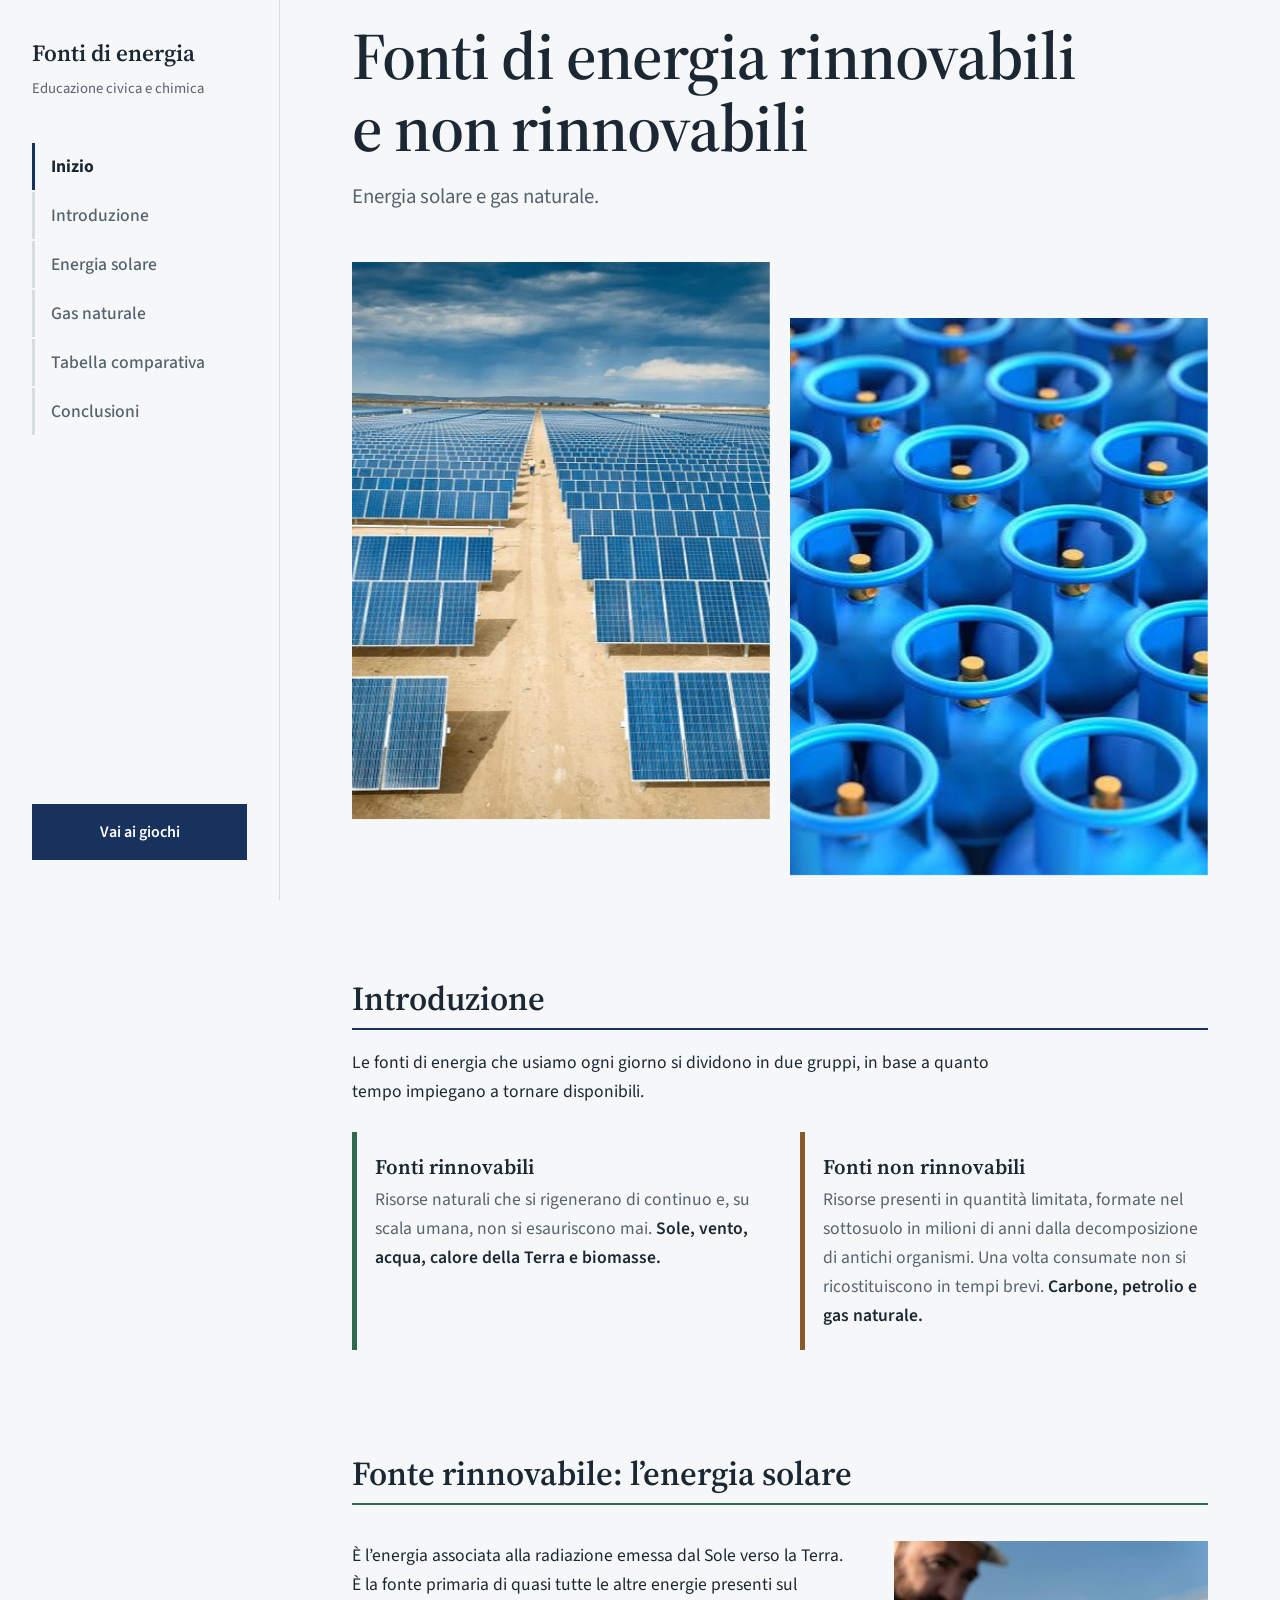
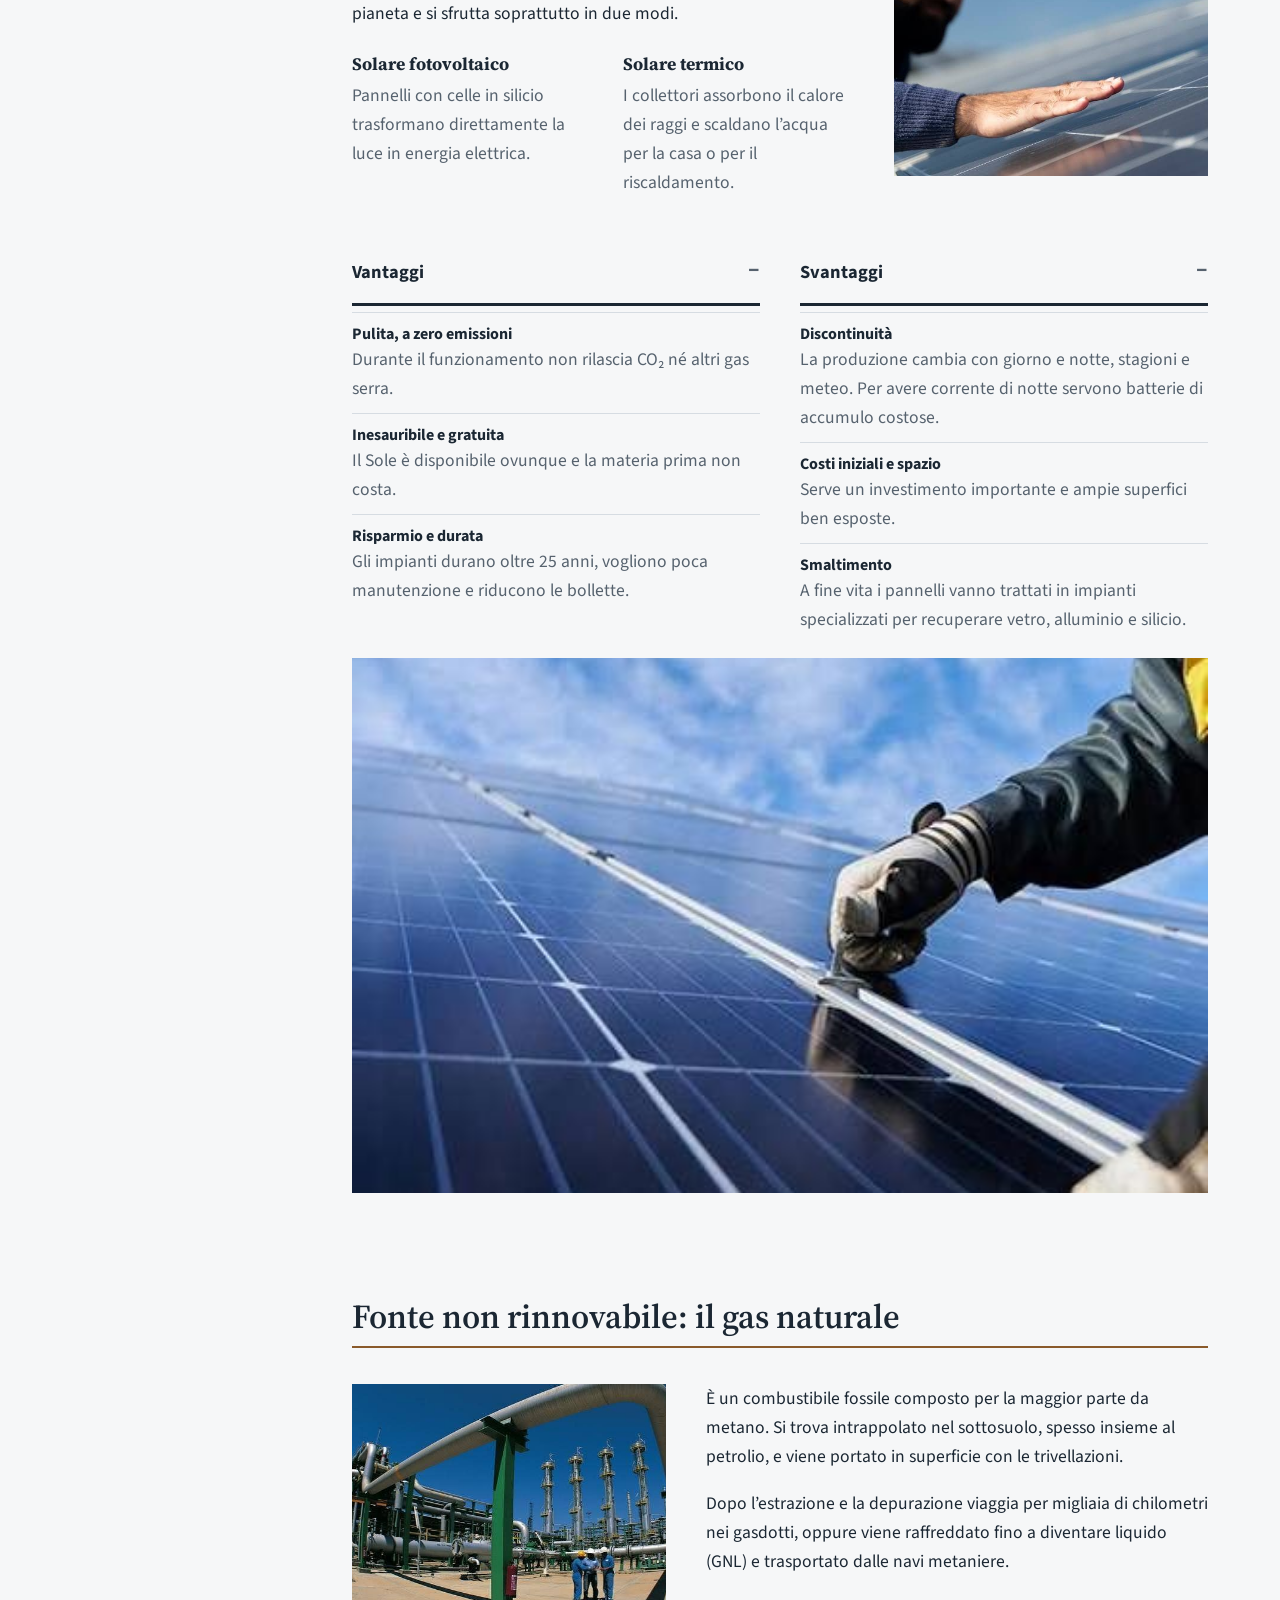
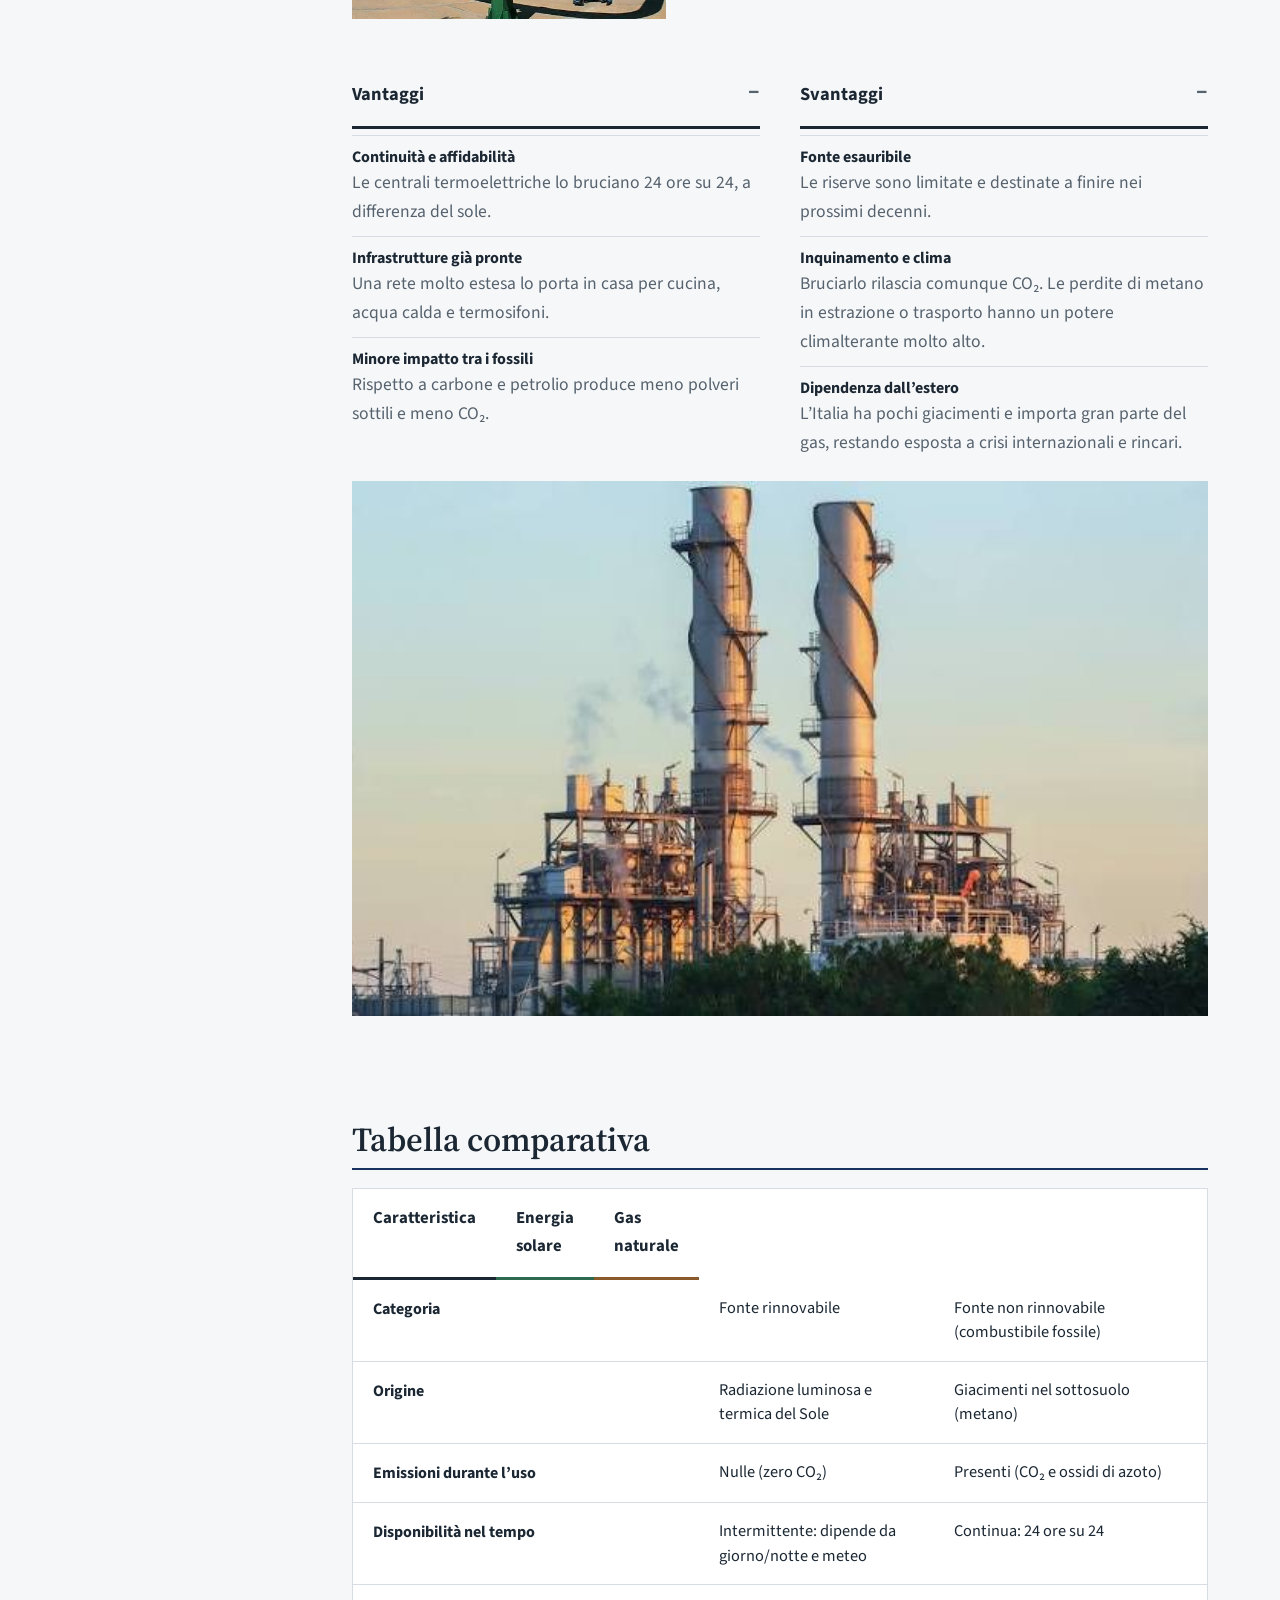
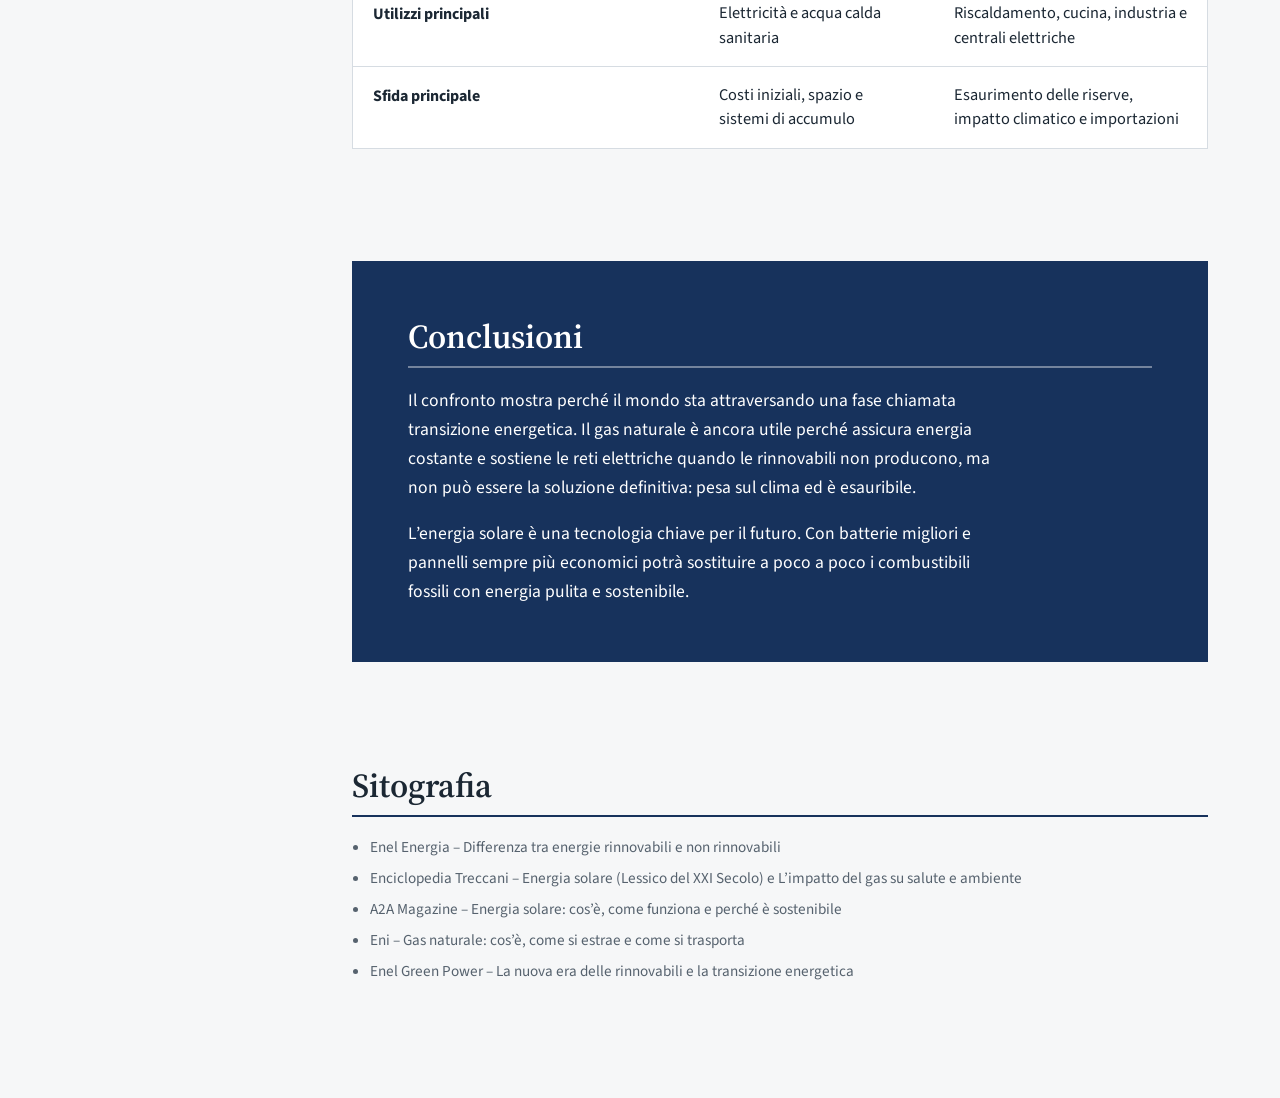
==== index.html @ bc6b098b "Add files via upload" ====
<!DOCTYPE html>
<html lang="it">
<head>
<meta charset="utf-8">
<meta name="viewport" content="width=device-width, initial-scale=1, viewport-fit=cover">
<title>Fonti di energia rinnovabili e non rinnovabili</title>
<link rel="preconnect" href="https://fonts.googleapis.com">
<link rel="preconnect" href="https://fonts.gstatic.com" crossorigin>
<link href="https://fonts.googleapis.com/css2?family=Source+Serif+4:opsz,wght@8..60,400;8..60,600;8..60,700&family=Source+Sans+3:wght@400;600;700&display=swap" rel="stylesheet">
<style>
:root{--ink:#1b2733;--navy:#17325c;--rule:#17325c;--paper:#f6f7f8;--surf:#fff;--line:#d6dce2;--mute:#56626e;--rin:#2d6a4f;--fos:#8a5a2b;--h:"Source Serif 4",Georgia,serif;--b:"Source Sans 3","Segoe UI",Arial,sans-serif}
@media(prefers-color-scheme:dark){:root{--ink:#e8edf1;--navy:#24467a;--rule:#8fb0e0;--paper:#101922;--surf:#16222e;--line:#283745;--mute:#9fb0bd;--rin:#6fc29b;--fos:#d1a06a}}
*{box-sizing:border-box;margin:0}
html{scroll-behavior:smooth;scroll-padding-top:70px}
body{background:var(--paper);color:var(--ink);font:1.08rem/1.65 var(--b);-webkit-text-size-adjust:100%}
img{display:block;max-width:100%}
a{color:inherit}
:focus-visible{outline:3px solid var(--rule);outline-offset:3px}
h1,h2,h3{font-family:var(--h)}
.tabs,summary,th,.btn{font-family:var(--b)}

.shell{display:block}
.side{display:none}
.tabs{position:fixed;inset:auto 0 0 0;z-index:10;display:grid;grid-template-columns:repeat(4,1fr);background:var(--surf);border-top:1px solid var(--line);padding-bottom:env(safe-area-inset-bottom,0px)}
.tabs a{text-align:center;text-decoration:none;font-weight:500;font-size:.82rem;padding:14px 4px 13px;color:var(--mute);border-top:3px solid transparent;margin-top:-1px}
.tabs a.on{color:var(--ink);border-top-color:var(--navy)}
.top{display:flex;align-items:center;padding:14px 20px;background:var(--navy);color:#fff;font:600 1.05rem var(--b);padding-top:calc(14px + env(safe-area-inset-top,0px))}
main{padding:0 20px 96px}
section{padding:44px 0 8px}
.wide{max-width:none}

h1{font:600 clamp(2.2rem,9.5vw,3.1rem)/1.08 var(--h);letter-spacing:-.015em;margin:34px 0 16px}
.lead{font-size:1.18rem;color:var(--mute);max-width:34em}
h2{font:600 clamp(1.6rem,6vw,2.1rem)/1.15 var(--h);margin-bottom:18px;padding-bottom:10px;border-bottom:2px solid var(--bar,var(--rule))}
#gas{--bar:var(--fos)}#solare{--bar:var(--rin)}
p+p{margin-top:1em}
.measure{max-width:38em}

.duo{display:grid;grid-template-columns:1fr 1fr;gap:10px;margin-top:28px}
.duo figure{position:relative}
.duo img{width:100%;aspect-ratio:4/5;object-fit:cover}

.defs{display:grid;gap:0;margin-top:8px}
.defs div{padding:20px 0 20px 18px;border-left:5px solid var(--c)}
.defs div+div{margin-top:12px}
.defs dt{font:600 1.3rem var(--h);margin-bottom:4px}
.defs .r{--c:var(--rin)}.defs .n{--c:var(--fos)}
.defs dd{color:var(--mute)}
.defs b{color:var(--ink);font-weight:600}

.fig img{width:100%;aspect-ratio:16/10;object-fit:cover}
.fig{margin:22px 0}
.mini{margin:0}
.mini img{width:100%;aspect-ratio:4/3;object-fit:cover}
.kinds{display:grid;gap:18px;margin:24px 0}
.kinds h3{font-size:1.1rem;margin-bottom:2px}
.kinds p{color:var(--mute)}

.pc{margin-top:26px;border-top:1px solid var(--line)}
.pc details{border-bottom:1px solid var(--line)}
.pc summary{list-style:none;cursor:pointer;display:flex;justify-content:space-between;padding:16px 0;font-weight:700;font-size:1.15rem}
.pc summary::-webkit-details-marker{display:none}
.pc summary::after{content:"+";font-size:1.5rem;line-height:1;color:var(--mute)}
.pc details[open] summary::after{content:"–"}
.pc ul{list-style:none;padding:0 0 14px}
.pc li{padding:10px 0;border-top:1px solid var(--line)}
.pc li b{display:block;font:700 1rem var(--b)}
.pc li span{color:var(--mute)}

.tw table,.tw tbody,.tw tr,.tw th,.tw td{display:block}
.tw thead{position:absolute;left:-9999px}
.tw tr{background:var(--surf);border:1px solid var(--line);margin-bottom:12px;padding:14px 16px}
.tw th{font-size:1.05rem;margin-bottom:6px}
.tw td{padding:8px 0 8px 12px;border-left:4px solid var(--c);margin-top:6px;font-size:1rem;line-height:1.5}
.tw td::before{content:attr(data-l);display:block;font:700 .85rem var(--b);color:var(--mute)}
.tw td.so{--c:var(--rin)}.tw td.ga{--c:var(--fos)}

.concl{background:var(--navy);color:#fff;padding:30px 22px;margin-top:8px}
.concl h2{color:inherit;border-bottom-color:rgba(255,255,255,.4)}
@media(prefers-color-scheme:dark){.concl{background:var(--surf);border:1px solid var(--line);color:var(--ink)}}
.src ul{padding-left:1.2em;color:var(--mute);font-size:.95rem}
.src li{margin-bottom:6px}
.cta{margin-top:40px}
.btn{display:block;background:var(--navy);color:#fff;text-decoration:none;font-weight:600;font-size:1.1rem;padding:16px 24px;border:2px solid var(--navy)}
.btn:hover{background:var(--rule);color:var(--paper)}
.btn:active{transform:translateY(2px)}

@media(min-width:1024px){
body{font-size:1.1rem}
.tabs,.top{display:none}
.shell{display:grid;grid-template-columns:280px minmax(0,1fr)}
.side{display:flex;flex-direction:column;position:sticky;top:0;height:100vh;padding:40px 32px;border-right:1px solid var(--line)}
.side b{font:600 1.45rem/1.2 var(--h)}
.side small{display:block;margin-top:8px;color:var(--mute);font:400 .92rem/1.45 var(--b)}
.side nav{margin-top:44px;display:grid;gap:2px}
.side nav a{text-decoration:none;font-weight:500;padding:9px 0 9px 16px;border-left:3px solid var(--line);color:var(--mute)}
.side nav a:hover{color:var(--ink)}
.side nav a.on{color:var(--ink);border-left-color:var(--navy);font-weight:700}
.side .go{margin-top:auto;font-size:1rem;padding:13px 16px;text-align:center}
main{padding:0 72px 100px;max-width:1000px}
section{padding:96px 0 8px}
#top{padding-top:72px}
h1{font-size:clamp(3.4rem,5.2vw,5rem);margin-top:0;max-width:11em}
.lead{font-size:1.3rem}
.duo{gap:20px;margin-top:48px}
.duo .g{margin-top:56px}
.duo img{aspect-ratio:3/4}
.defs{grid-template-columns:1fr 1fr;gap:40px}
.defs div+div{margin-top:0}
.row{display:grid;grid-template-columns:minmax(0,1.6fr) minmax(0,1fr);gap:40px;align-items:start;margin:36px 0}
.row.flip{grid-template-columns:minmax(0,1fr) minmax(0,1.6fr)}
.row.flip .mini{order:-1}
.fig{margin:0}
.kinds{grid-template-columns:1fr 1fr;gap:40px;margin:0}
.pc{display:grid;grid-template-columns:1fr 1fr;gap:40px;border-top:0;margin-top:44px}
.pc details{border-bottom:0}
.pc summary{cursor:default;pointer-events:none;border-bottom:3px solid currentColor;margin-bottom:6px}
.pc summary::after{content:none}
.tw table{display:table;width:100%;border-collapse:collapse;background:var(--surf);border:1px solid var(--line)}
.tw thead{position:static}
.tw tbody{display:table-row-group}.tw thead,.tw thead tr{display:table-header-group}
.tw tr{display:table-row;border:0;margin:0;padding:0;background:none}
.tw th,.tw td{display:table-cell;padding:16px 20px;border-bottom:1px solid var(--line);vertical-align:top;text-align:left;margin:0}
.tw td{border-left:0;font-size:1.02rem;margin:0}
.tw td::before{content:none}
.tw thead th{font-size:1.05rem;border-bottom:3px solid var(--c,var(--ink))}
.tw thead th.so{border-bottom-color:var(--rin)}.tw thead th.ga{border-bottom-color:var(--fos)}
.tw tbody th{width:22%;font-size:1rem}
.concl{padding:56px}
.concl p{max-width:34em}
.cta{display:none}
}
@media(prefers-reduced-motion:reduce){*{transition:none!important;scroll-behavior:auto!important}}
</style>
</head>
<body>
<div class="shell">

<aside class="side">
  <div><b>Fonti di energia</b><small>Educazione civica e chimica</small></div>
  <nav aria-label="Indice">
    <a href="#top">Inizio</a><a href="#intro">Introduzione</a><a href="#solare">Energia solare</a><a href="#gas">Gas naturale</a><a href="#confronto">Tabella comparativa</a><a href="#conclusioni">Conclusioni</a>
  </nav>
  <a class="btn go" href="/games/index.html">Vai ai giochi</a>
</aside>

<div>
<div class="top">Fonti di energia</div>
<main>

<section id="top" style="padding-top:20px">
  <h1>Fonti di energia rinnovabili e non rinnovabili</h1>
  <p class="lead">Energia solare e gas naturale.</p>
  <div class="duo">
    <figure class="s"><img src="[data-uri]" alt="Campo di pannelli solari" ></figure>
    <figure class="g"><img src="[data-uri]" alt="Bombole di gas blu"></figure>
  </div>
</section>

<section id="intro">
  <h2>Introduzione</h2>
  <p class="measure">Le fonti di energia che usiamo ogni giorno si dividono in due gruppi, in base a quanto tempo impiegano a tornare disponibili.</p>
  <dl class="defs" style="margin-top:26px">
    <div class="r"><dt>Fonti rinnovabili</dt><dd>Risorse naturali che si rigenerano di continuo e, su scala umana, non si esauriscono mai. <b>Sole, vento, acqua, calore della Terra e biomasse.</b></dd></div>
    <div class="n"><dt>Fonti non rinnovabili</dt><dd>Risorse presenti in quantità limitata, formate nel sottosuolo in milioni di anni dalla decomposizione di antichi organismi. Una volta consumate non si ricostituiscono in tempi brevi. <b>Carbone, petrolio e gas naturale.</b></dd></div>
  </dl>
</section>

<section id="solare">
  <h2>Fonte rinnovabile: l’energia solare</h2>
  <div class="row">
    <div>
      <p>È l’energia associata alla radiazione emessa dal Sole verso la Terra. È la fonte primaria di quasi tutte le altre energie presenti sul pianeta e si sfrutta soprattutto in due modi.</p>
      <div class="kinds" style="margin-top:22px">
        <div><h3>Solare fotovoltaico</h3><p>Pannelli con celle in silicio trasformano direttamente la luce in energia elettrica.</p></div>
        <div><h3>Solare termico</h3><p>I collettori assorbono il calore dei raggi e scaldano l’acqua per la casa o per il riscaldamento.</p></div>
      </div>
    </div>
    <figure class="mini"><img src="[data-uri]" alt="Mano appoggiata su un pannello solare" loading="lazy"></figure>
  </div>
  <div class="pc">
    <details class="pro" open><summary>Vantaggi</summary><ul>
      <li><b>Pulita, a zero emissioni</b><span>Durante il funzionamento non rilascia CO₂ né altri gas serra.</span></li>
      <li><b>Inesauribile e gratuita</b><span>Il Sole è disponibile ovunque e la materia prima non costa.</span></li>
      <li><b>Risparmio e durata</b><span>Gli impianti durano oltre 25 anni, vogliono poca manutenzione e riducono le bollette.</span></li></ul></details>
    <details class="con"><summary>Svantaggi</summary><ul>
      <li><b>Discontinuità</b><span>La produzione cambia con giorno e notte, stagioni e meteo. Per avere corrente di notte servono batterie di accumulo costose.</span></li>
      <li><b>Costi iniziali e spazio</b><span>Serve un investimento importante e ampie superfici ben esposte.</span></li>
      <li><b>Smaltimento</b><span>A fine vita i pannelli vanno trattati in impianti specializzati per recuperare vetro, alluminio e silicio.</span></li></ul></details>
  </div>
  <figure class="fig"><img src="[data-uri]" alt="Operaio che monta un pannello solare" loading="lazy"></figure>
</section>

<section id="gas">
  <h2>Fonte non rinnovabile: il gas naturale</h2>
  <div class="row flip">
    <div>
      <p>È un combustibile fossile composto per la maggior parte da metano. Si trova intrappolato nel sottosuolo, spesso insieme al petrolio, e viene portato in superficie con le trivellazioni.</p>
      <p>Dopo l’estrazione e la depurazione viaggia per migliaia di chilometri nei gasdotti, oppure viene raffreddato fino a diventare liquido (GNL) e trasportato dalle navi metaniere.</p>
    </div>
    <figure class="mini"><img src="[data-uri]" alt="Tubature e tecnici in un impianto del gas" loading="lazy"></figure>
  </div>
  <div class="pc">
    <details class="pro" open><summary>Vantaggi</summary><ul>
      <li><b>Continuità e affidabilità</b><span>Le centrali termoelettriche lo bruciano 24 ore su 24, a differenza del sole.</span></li>
      <li><b>Infrastrutture già pronte</b><span>Una rete molto estesa lo porta in casa per cucina, acqua calda e termosifoni.</span></li>
      <li><b>Minore impatto tra i fossili</b><span>Rispetto a carbone e petrolio produce meno polveri sottili e meno CO₂.</span></li></ul></details>
    <details class="con"><summary>Svantaggi</summary><ul>
      <li><b>Fonte esauribile</b><span>Le riserve sono limitate e destinate a finire nei prossimi decenni.</span></li>
      <li><b>Inquinamento e clima</b><span>Bruciarlo rilascia comunque CO₂. Le perdite di metano in estrazione o trasporto hanno un potere climalterante molto alto.</span></li>
      <li><b>Dipendenza dall’estero</b><span>L’Italia ha pochi giacimenti e importa gran parte del gas, restando esposta a crisi internazionali e rincari.</span></li></ul></details>
  </div>
  <figure class="fig"><img src="[data-uri]" alt="Impianto industriale con due alte ciminiere al tramonto" loading="lazy"></figure>
</section>

<section id="confronto">
  <h2>Tabella comparativa</h2>
  <div class="tw"><table>
    <thead><tr><th>Caratteristica</th><th class="so">Energia solare</th><th class="ga">Gas naturale</th></tr></thead>
    <tbody>
      <tr><th>Categoria</th><td class="so" data-l="Solare">Fonte rinnovabile</td><td class="ga" data-l="Gas naturale">Fonte non rinnovabile (combustibile fossile)</td></tr>
      <tr><th>Origine</th><td class="so" data-l="Solare">Radiazione luminosa e termica del Sole</td><td class="ga" data-l="Gas naturale">Giacimenti nel sottosuolo (metano)</td></tr>
      <tr><th>Emissioni durante l’uso</th><td class="so" data-l="Solare">Nulle (zero CO₂)</td><td class="ga" data-l="Gas naturale">Presenti (CO₂ e ossidi di azoto)</td></tr>
      <tr><th>Disponibilità nel tempo</th><td class="so" data-l="Solare">Intermittente: dipende da giorno/notte e meteo</td><td class="ga" data-l="Gas naturale">Continua: 24 ore su 24</td></tr>
      <tr><th>Utilizzi principali</th><td class="so" data-l="Solare">Elettricità e acqua calda sanitaria</td><td class="ga" data-l="Gas naturale">Riscaldamento, cucina, industria e centrali elettriche</td></tr>
      <tr><th>Sfida principale</th><td class="so" data-l="Solare">Costi iniziali, spazio e sistemi di accumulo</td><td class="ga" data-l="Gas naturale">Esaurimento delle riserve, impatto climatico e importazioni</td></tr>
    </tbody></table></div>
</section>

<section id="conclusioni">
  <div class="concl">
    <h2>Conclusioni</h2>
    <p>Il confronto mostra perché il mondo sta attraversando una fase chiamata transizione energetica. Il gas naturale è ancora utile perché assicura energia costante e sostiene le reti elettriche quando le rinnovabili non producono, ma non può essere la soluzione definitiva: pesa sul clima ed è esauribile.</p>
    <p>L’energia solare è una tecnologia chiave per il futuro. Con batterie migliori e pannelli sempre più economici potrà sostituire a poco a poco i combustibili fossili con energia pulita e sostenibile.</p>
  </div>
</section>

<section class="src">
  <h2>Sitografia</h2>
  <ul>
    <li>Enel Energia – Differenza tra energie rinnovabili e non rinnovabili</li>
    <li>Enciclopedia Treccani – Energia solare (Lessico del XXI Secolo) e L’impatto del gas su salute e ambiente</li>
    <li>A2A Magazine – Energia solare: cos’è, come funziona e perché è sostenibile</li>
    <li>Eni – Gas naturale: cos’è, come si estrae e come si trasporta</li>
    <li>Enel Green Power – La nuova era delle rinnovabili e la transizione energetica</li>
  </ul>
  <div class="cta"><a class="btn" href="/games/index.html">Vai ai giochi</a></div>
</section>

</main>
</div>
</div>

<nav class="tabs" aria-label="Sezioni">
  <a href="#top">Inizio</a><a href="#solare">Solare</a><a href="#gas">Gas</a><a href="#confronto">Tabella</a>
</nav>

<script>
(function(){
  var mq=window.matchMedia("(min-width:1024px)");
  var det=document.querySelectorAll(".pc details");
  function sync(){det.forEach(function(d){if(mq.matches)d.open=true;})}
  sync();mq.addEventListener("change",sync);
  det.forEach(function(d){d.querySelector("summary").addEventListener("click",function(e){if(mq.matches)e.preventDefault()})});

  var links=document.querySelectorAll(".side nav a,.tabs a");
  var map={intro:"top",conclusioni:"confronto"};
  var io=new IntersectionObserver(function(es){es.forEach(function(e){
    if(e.isIntersecting){var id=e.target.id;var cur=map[id]&&!document.querySelector('.side nav a[href="#'+id+'"]')?map[id]:id;
      links.forEach(function(a){var on=a.getAttribute("href")==="#"+id||a.getAttribute("href")==="#"+cur;a.classList.toggle("on",on)})}})},
    {rootMargin:"-40% 0px -55% 0px"});
  document.querySelectorAll("section[id]").forEach(function(s){io.observe(s)});

})();
</script>
</body>
</html>
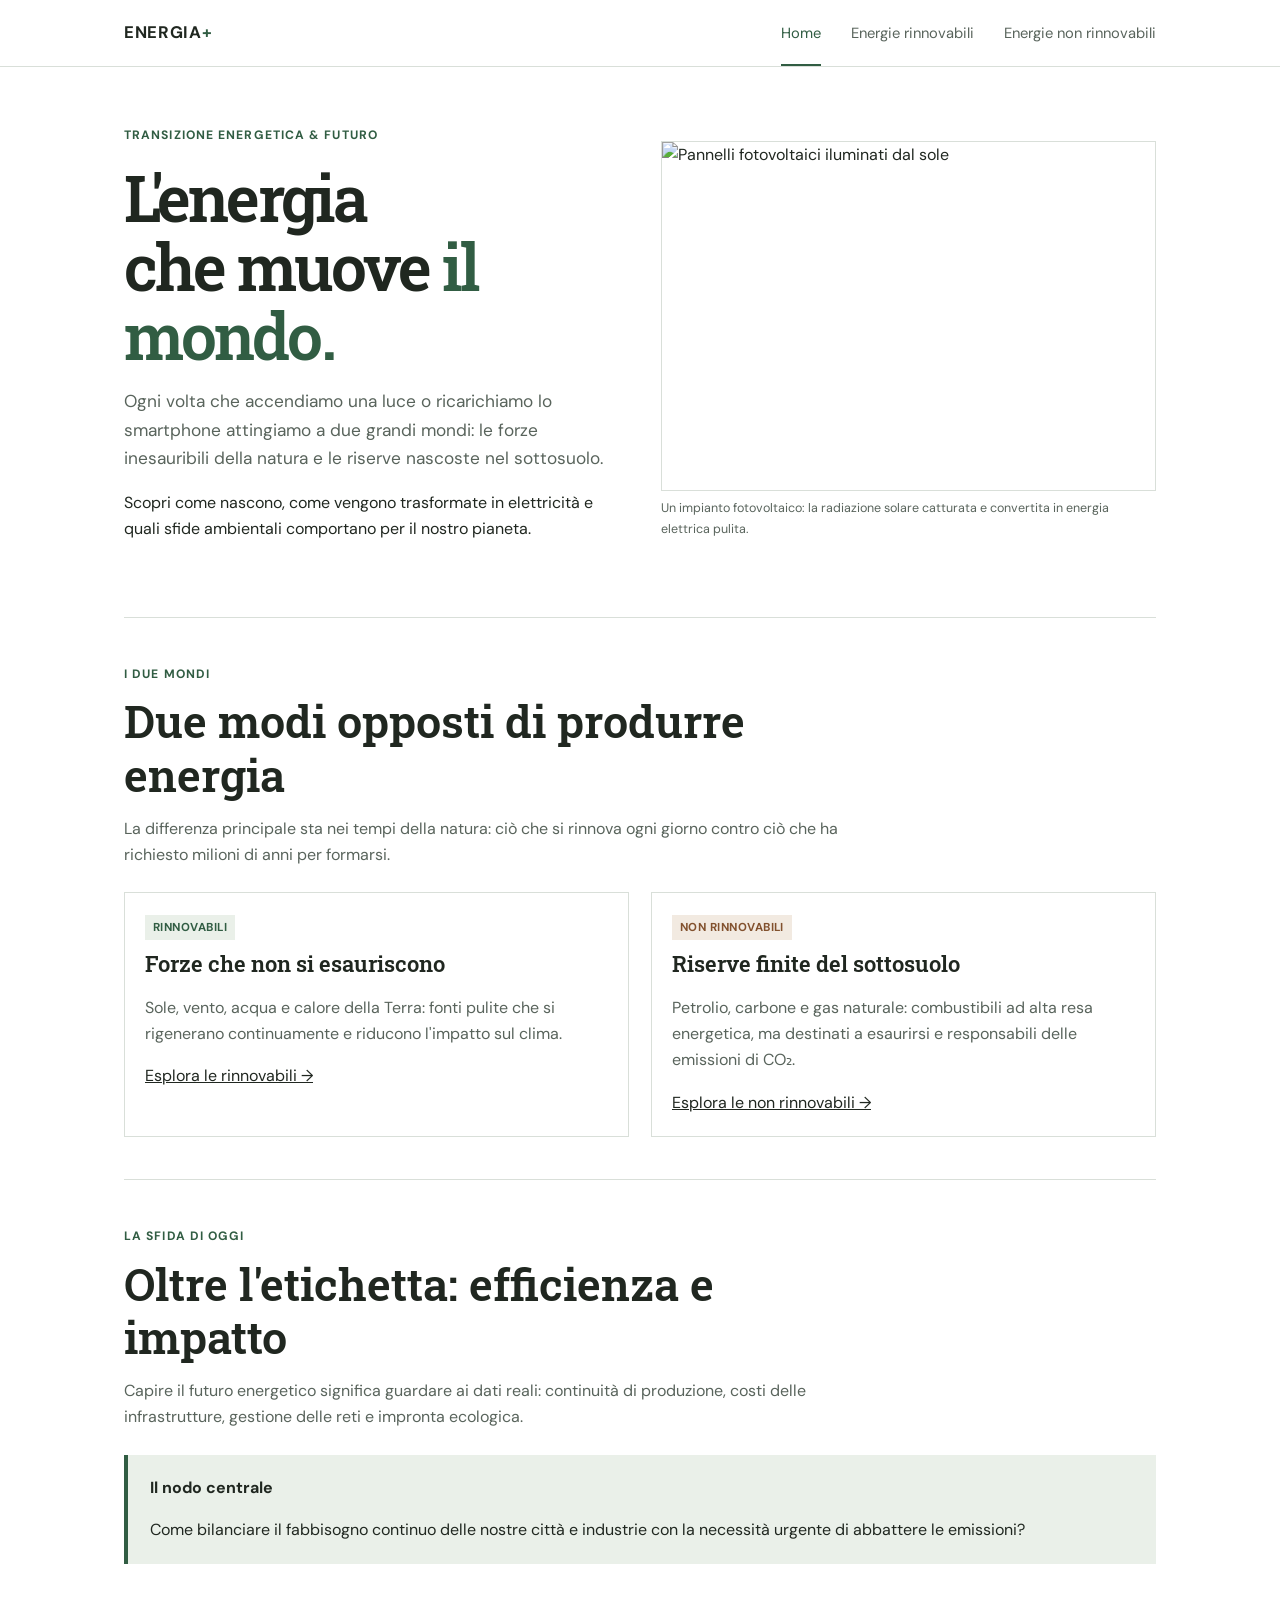
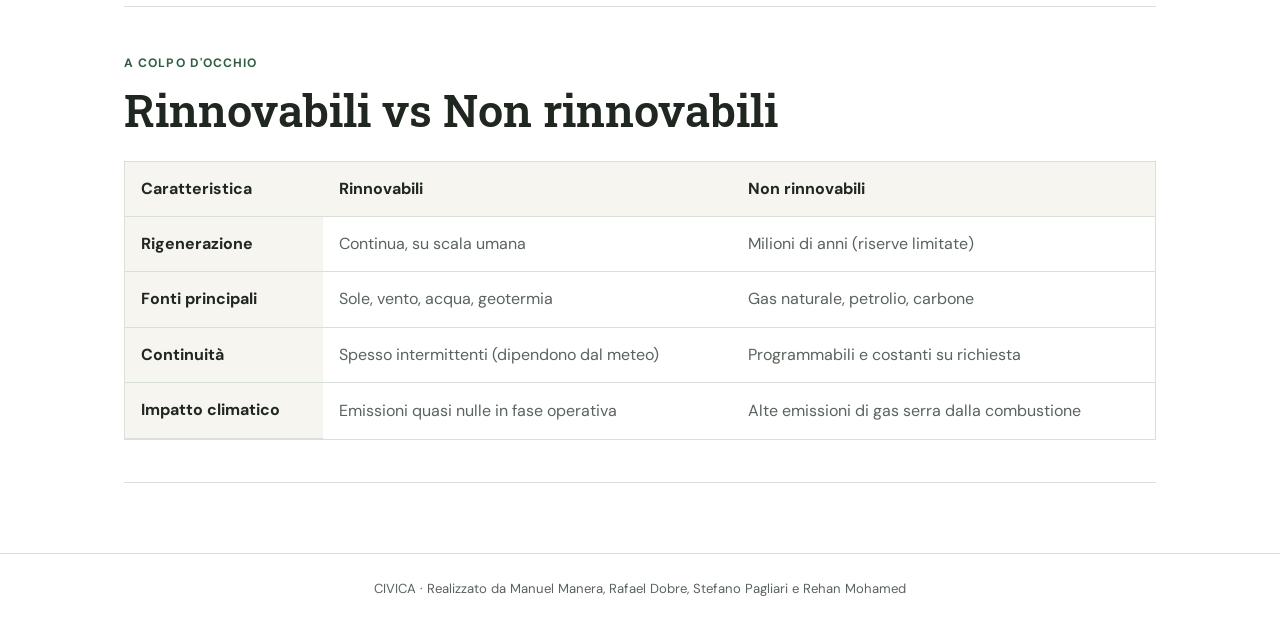
==== commit 1e16d8d8: "Add files via upload" ====
--- a/index.html
+++ b/index.html
@@ -1,277 +1,84 @@
 <!DOCTYPE html>
 <html lang="it">
 <head>
-<meta charset="utf-8">
-<meta name="viewport" content="width=device-width, initial-scale=1, viewport-fit=cover">
-<title>Fonti di energia rinnovabili e non rinnovabili</title>
-<link rel="preconnect" href="https://fonts.googleapis.com">
-<link rel="preconnect" href="https://fonts.gstatic.com" crossorigin>
-<link href="https://fonts.googleapis.com/css2?family=Source+Serif+4:opsz,wght@8..60,400;8..60,600;8..60,700&family=Source+Sans+3:wght@400;600;700&display=swap" rel="stylesheet">
-<style>
-:root{--ink:#1b2733;--navy:#17325c;--rule:#17325c;--paper:#f6f7f8;--surf:#fff;--line:#d6dce2;--mute:#56626e;--rin:#2d6a4f;--fos:#8a5a2b;--h:"Source Serif 4",Georgia,serif;--b:"Source Sans 3","Segoe UI",Arial,sans-serif}
-@media(prefers-color-scheme:dark){:root{--ink:#e8edf1;--navy:#24467a;--rule:#8fb0e0;--paper:#101922;--surf:#16222e;--line:#283745;--mute:#9fb0bd;--rin:#6fc29b;--fos:#d1a06a}}
-*{box-sizing:border-box;margin:0}
-html{scroll-behavior:smooth;scroll-padding-top:70px}
-body{background:var(--paper);color:var(--ink);font:1.08rem/1.65 var(--b);-webkit-text-size-adjust:100%}
-img{display:block;max-width:100%}
-a{color:inherit}
-:focus-visible{outline:3px solid var(--rule);outline-offset:3px}
-h1,h2,h3{font-family:var(--h)}
-.tabs,summary,th,.btn{font-family:var(--b)}
-
-.shell{display:block}
-.side{display:none}
-.tabs{position:fixed;inset:auto 0 0 0;z-index:10;display:grid;grid-template-columns:repeat(4,1fr);background:var(--surf);border-top:1px solid var(--line);padding-bottom:env(safe-area-inset-bottom,0px)}
-.tabs a{text-align:center;text-decoration:none;font-weight:500;font-size:.82rem;padding:14px 4px 13px;color:var(--mute);border-top:3px solid transparent;margin-top:-1px}
-.tabs a.on{color:var(--ink);border-top-color:var(--navy)}
-.top{display:flex;align-items:center;padding:14px 20px;background:var(--navy);color:#fff;font:600 1.05rem var(--b);padding-top:calc(14px + env(safe-area-inset-top,0px))}
-main{padding:0 20px 96px}
-section{padding:44px 0 8px}
-.wide{max-width:none}
-
-h1{font:600 clamp(2.2rem,9.5vw,3.1rem)/1.08 var(--h);letter-spacing:-.015em;margin:34px 0 16px}
-.lead{font-size:1.18rem;color:var(--mute);max-width:34em}
-h2{font:600 clamp(1.6rem,6vw,2.1rem)/1.15 var(--h);margin-bottom:18px;padding-bottom:10px;border-bottom:2px solid var(--bar,var(--rule))}
-#gas{--bar:var(--fos)}#solare{--bar:var(--rin)}
-p+p{margin-top:1em}
-.measure{max-width:38em}
-
-.duo{display:grid;grid-template-columns:1fr 1fr;gap:10px;margin-top:28px}
-.duo figure{position:relative}
-.duo img{width:100%;aspect-ratio:4/5;object-fit:cover}
-
-.defs{display:grid;gap:0;margin-top:8px}
-.defs div{padding:20px 0 20px 18px;border-left:5px solid var(--c)}
-.defs div+div{margin-top:12px}
-.defs dt{font:600 1.3rem var(--h);margin-bottom:4px}
-.defs .r{--c:var(--rin)}.defs .n{--c:var(--fos)}
-.defs dd{color:var(--mute)}
-.defs b{color:var(--ink);font-weight:600}
-
-.fig img{width:100%;aspect-ratio:16/10;object-fit:cover}
-.fig{margin:22px 0}
-.mini{margin:0}
-.mini img{width:100%;aspect-ratio:4/3;object-fit:cover}
-.kinds{display:grid;gap:18px;margin:24px 0}
-.kinds h3{font-size:1.1rem;margin-bottom:2px}
-.kinds p{color:var(--mute)}
-
-.pc{margin-top:26px;border-top:1px solid var(--line)}
-.pc details{border-bottom:1px solid var(--line)}
-.pc summary{list-style:none;cursor:pointer;display:flex;justify-content:space-between;padding:16px 0;font-weight:700;font-size:1.15rem}
-.pc summary::-webkit-details-marker{display:none}
-.pc summary::after{content:"+";font-size:1.5rem;line-height:1;color:var(--mute)}
-.pc details[open] summary::after{content:"–"}
-.pc ul{list-style:none;padding:0 0 14px}
-.pc li{padding:10px 0;border-top:1px solid var(--line)}
-.pc li b{display:block;font:700 1rem var(--b)}
-.pc li span{color:var(--mute)}
-
-.tw table,.tw tbody,.tw tr,.tw th,.tw td{display:block}
-.tw thead{position:absolute;left:-9999px}
-.tw tr{background:var(--surf);border:1px solid var(--line);margin-bottom:12px;padding:14px 16px}
-.tw th{font-size:1.05rem;margin-bottom:6px}
-.tw td{padding:8px 0 8px 12px;border-left:4px solid var(--c);margin-top:6px;font-size:1rem;line-height:1.5}
-.tw td::before{content:attr(data-l);display:block;font:700 .85rem var(--b);color:var(--mute)}
-.tw td.so{--c:var(--rin)}.tw td.ga{--c:var(--fos)}
-
-.concl{background:var(--navy);color:#fff;padding:30px 22px;margin-top:8px}
-.concl h2{color:inherit;border-bottom-color:rgba(255,255,255,.4)}
-@media(prefers-color-scheme:dark){.concl{background:var(--surf);border:1px solid var(--line);color:var(--ink)}}
-.src ul{padding-left:1.2em;color:var(--mute);font-size:.95rem}
-.src li{margin-bottom:6px}
-.cta{margin-top:40px}
-.btn{display:block;background:var(--navy);color:#fff;text-decoration:none;font-weight:600;font-size:1.1rem;padding:16px 24px;border:2px solid var(--navy)}
-.btn:hover{background:var(--rule);color:var(--paper)}
-.btn:active{transform:translateY(2px)}
-
-@media(min-width:1024px){
-body{font-size:1.1rem}
-.tabs,.top{display:none}
-.shell{display:grid;grid-template-columns:280px minmax(0,1fr)}
-.side{display:flex;flex-direction:column;position:sticky;top:0;height:100vh;padding:40px 32px;border-right:1px solid var(--line)}
-.side b{font:600 1.45rem/1.2 var(--h)}
-.side small{display:block;margin-top:8px;color:var(--mute);font:400 .92rem/1.45 var(--b)}
-.side nav{margin-top:44px;display:grid;gap:2px}
-.side nav a{text-decoration:none;font-weight:500;padding:9px 0 9px 16px;border-left:3px solid var(--line);color:var(--mute)}
-.side nav a:hover{color:var(--ink)}
-.side nav a.on{color:var(--ink);border-left-color:var(--navy);font-weight:700}
-.side .go{margin-top:auto;font-size:1rem;padding:13px 16px;text-align:center}
-main{padding:0 72px 100px;max-width:1000px}
-section{padding:96px 0 8px}
-#top{padding-top:72px}
-h1{font-size:clamp(3.4rem,5.2vw,5rem);margin-top:0;max-width:11em}
-.lead{font-size:1.3rem}
-.duo{gap:20px;margin-top:48px}
-.duo .g{margin-top:56px}
-.duo img{aspect-ratio:3/4}
-.defs{grid-template-columns:1fr 1fr;gap:40px}
-.defs div+div{margin-top:0}
-.row{display:grid;grid-template-columns:minmax(0,1.6fr) minmax(0,1fr);gap:40px;align-items:start;margin:36px 0}
-.row.flip{grid-template-columns:minmax(0,1fr) minmax(0,1.6fr)}
-.row.flip .mini{order:-1}
-.fig{margin:0}
-.kinds{grid-template-columns:1fr 1fr;gap:40px;margin:0}
-.pc{display:grid;grid-template-columns:1fr 1fr;gap:40px;border-top:0;margin-top:44px}
-.pc details{border-bottom:0}
-.pc summary{cursor:default;pointer-events:none;border-bottom:3px solid currentColor;margin-bottom:6px}
-.pc summary::after{content:none}
-.tw table{display:table;width:100%;border-collapse:collapse;background:var(--surf);border:1px solid var(--line)}
-.tw thead{position:static}
-.tw tbody{display:table-row-group}.tw thead,.tw thead tr{display:table-header-group}
-.tw tr{display:table-row;border:0;margin:0;padding:0;background:none}
-.tw th,.tw td{display:table-cell;padding:16px 20px;border-bottom:1px solid var(--line);vertical-align:top;text-align:left;margin:0}
-.tw td{border-left:0;font-size:1.02rem;margin:0}
-.tw td::before{content:none}
-.tw thead th{font-size:1.05rem;border-bottom:3px solid var(--c,var(--ink))}
-.tw thead th.so{border-bottom-color:var(--rin)}.tw thead th.ga{border-bottom-color:var(--fos)}
-.tw tbody th{width:22%;font-size:1rem}
-.concl{padding:56px}
-.concl p{max-width:34em}
-.cta{display:none}
-}
-@media(prefers-reduced-motion:reduce){*{transition:none!important;scroll-behavior:auto!important}}
-</style>
+  <meta charset="UTF-8">
+  <meta name="viewport" content="width=device-width, initial-scale=1.0">
+  <meta name="description" content="Dalla luce del sole ai giacimenti sotterranei: scopri come funziona l'energia che alimenta il nostro mondo.">
+  <title>Home | ENERGIA</title>
+  <link rel="stylesheet" href="https://cdnjs.cloudflare.com/ajax/libs/font-awesome/4.7.0/css/font-awesome.min.css">
+  <link rel="stylesheet" href="css/style.css">
 </head>
 <body>
-<div class="shell">
-
-<aside class="side">
-  <div><b>Fonti di energia</b><small>Educazione civica e chimica</small></div>
-  <nav aria-label="Indice">
-    <a href="#top">Inizio</a><a href="#intro">Introduzione</a><a href="#solare">Energia solare</a><a href="#gas">Gas naturale</a><a href="#confronto">Tabella comparativa</a><a href="#conclusioni">Conclusioni</a>
+<header class="site-header">
+  <nav class="nav" aria-label="Navigazione principale">
+    <a class="brand" href="index.html">ENERGIA<span>+</span></a>
+    <div class="nav-links">
+      <a href="index.html" aria-current="page">Home</a>
+      <a href="rinnovabili.html">Energie rinnovabili</a>
+      <a href="non-rinnovabili.html">Energie non rinnovabili</a>
+    </div>
   </nav>
-  <a class="btn go" href="/games/index.html">Vai ai giochi</a>
-</aside>
-
-<div>
-<div class="top">Fonti di energia</div>
+</header>
+<nav class="mobile-nav" aria-label="Navigazione mobile">
+  <a href="index.html" aria-label="Home" title="Home" aria-current="page"><i class="fa fa-home" aria-hidden="true"></i></a>
+  <a href="rinnovabili.html" aria-label="Energie rinnovabili" title="Energie rinnovabili"><i class="fa fa-leaf" aria-hidden="true"></i></a>
+  <a href="non-rinnovabili.html" aria-label="Energie non rinnovabili" title="Energie non rinnovabili"><img class="gas-icon" src="https://icons.iconarchive.com/icons/fa-team/fontawesome/128/FontAwesome-Gas-Pump-icon.png" alt=""></a>
+</nav>
 <main>
-
-<section id="top" style="padding-top:20px">
-  <h1>Fonti di energia rinnovabili e non rinnovabili</h1>
-  <p class="lead">Energia solare e gas naturale.</p>
-  <div class="duo">
-    <figure class="s"><img src="[data-uri]" alt="Campo di pannelli solari" ></figure>
-    <figure class="g"><img src="[data-uri]" alt="Bombole di gas blu"></figure>
+<section class="hero">
+  <div>
+    <span class="eyebrow">Transizione Energetica &amp; Futuro</span>
+    <h1>L'energia<br>che muove <em>il mondo.</em></h1>
+    <p class="lead">Ogni volta che accendiamo una luce o ricarichiamo lo smartphone attingiamo a due grandi mondi: le forze inesauribili della natura e le riserve nascoste nel sottosuolo.</p>
+    <p>Scopri come nascono, come vengono trasformate in elettricità e quali sfide ambientali comportano per il nostro pianeta.</p>
+  </div>
+  <figure class="hero-photo">
+    <img src="https://images.unsplash.com/photo-1509391366360-2e959784a276?auto=format&fit=crop&w=1280&q=80" alt="Pannelli fotovoltaici iluminati dal sole">
+    <figcaption>Un impianto fotovoltaico: la radiazione solare catturata e convertita in energia elettrica pulita.</figcaption>
+  </figure>
+</section>
+<section class="content-section">
+  <div class="section-heading">
+    <span class="section-label">I due mondi</span>
+    <h2>Due modi opposti di produrre energia</h2>
+    <p>La differenza principale sta nei tempi della natura: ciò che si rinnova ogni giorno contro ciò che ha richiesto milioni di anni per formarsi.</p>
+  </div>
+  <div class="cards">
+    <article class="card">
+      <span class="label">RINNOVABILI</span>
+      <h3>Forze che non si esauriscono</h3>
+      <p>Sole, vento, acqua e calore della Terra: fonti pulite che si rigenerano continuamente e riducono l'impatto sul clima.</p>
+      <a href="rinnovabili.html">Esplora le rinnovabili →</a>
+    </article>
+    <article class="card">
+      <span class="label nonrenew">NON RINNOVABILI</span>
+      <h3>Riserve finite del sottosuolo</h3>
+      <p>Petrolio, carbone e gas naturale: combustibili ad alta resa energetica, ma destinati a esaurirsi e responsabili delle emissioni di CO₂.</p>
+      <a href="non-rinnovabili.html">Esplora le non rinnovabili →</a>
+    </article>
   </div>
 </section>
-
-<section id="intro">
-  <h2>Introduzione</h2>
-  <p class="measure">Le fonti di energia che usiamo ogni giorno si dividono in due gruppi, in base a quanto tempo impiegano a tornare disponibili.</p>
-  <dl class="defs" style="margin-top:26px">
-    <div class="r"><dt>Fonti rinnovabili</dt><dd>Risorse naturali che si rigenerano di continuo e, su scala umana, non si esauriscono mai. <b>Sole, vento, acqua, calore della Terra e biomasse.</b></dd></div>
-    <div class="n"><dt>Fonti non rinnovabili</dt><dd>Risorse presenti in quantità limitata, formate nel sottosuolo in milioni di anni dalla decomposizione di antichi organismi. Una volta consumate non si ricostituiscono in tempi brevi. <b>Carbone, petrolio e gas naturale.</b></dd></div>
-  </dl>
+<section class="content-section">
+  <div class="section-heading">
+    <span class="section-label">La sfida di oggi</span>
+    <h2>Oltre l'etichetta: efficienza e impatto</h2>
+    <p>Capire il futuro energetico significa guardare ai dati reali: continuità di produzione, costi delle infrastrutture, gestione delle reti e impronta ecologica.</p>
+  </div>
+  <div class="note"><strong>Il nodo centrale</strong><p>Come bilanciare il fabbisogno continuo delle nostre città e industrie con la necessità urgente di abbattere le emissioni?</p></div>
 </section>
-
-<section id="solare">
-  <h2>Fonte rinnovabile: l’energia solare</h2>
-  <div class="row">
-    <div>
-      <p>È l’energia associata alla radiazione emessa dal Sole verso la Terra. È la fonte primaria di quasi tutte le altre energie presenti sul pianeta e si sfrutta soprattutto in due modi.</p>
-      <div class="kinds" style="margin-top:22px">
-        <div><h3>Solare fotovoltaico</h3><p>Pannelli con celle in silicio trasformano direttamente la luce in energia elettrica.</p></div>
-        <div><h3>Solare termico</h3><p>I collettori assorbono il calore dei raggi e scaldano l’acqua per la casa o per il riscaldamento.</p></div>
-      </div>
-    </div>
-    <figure class="mini"><img src="[data-uri]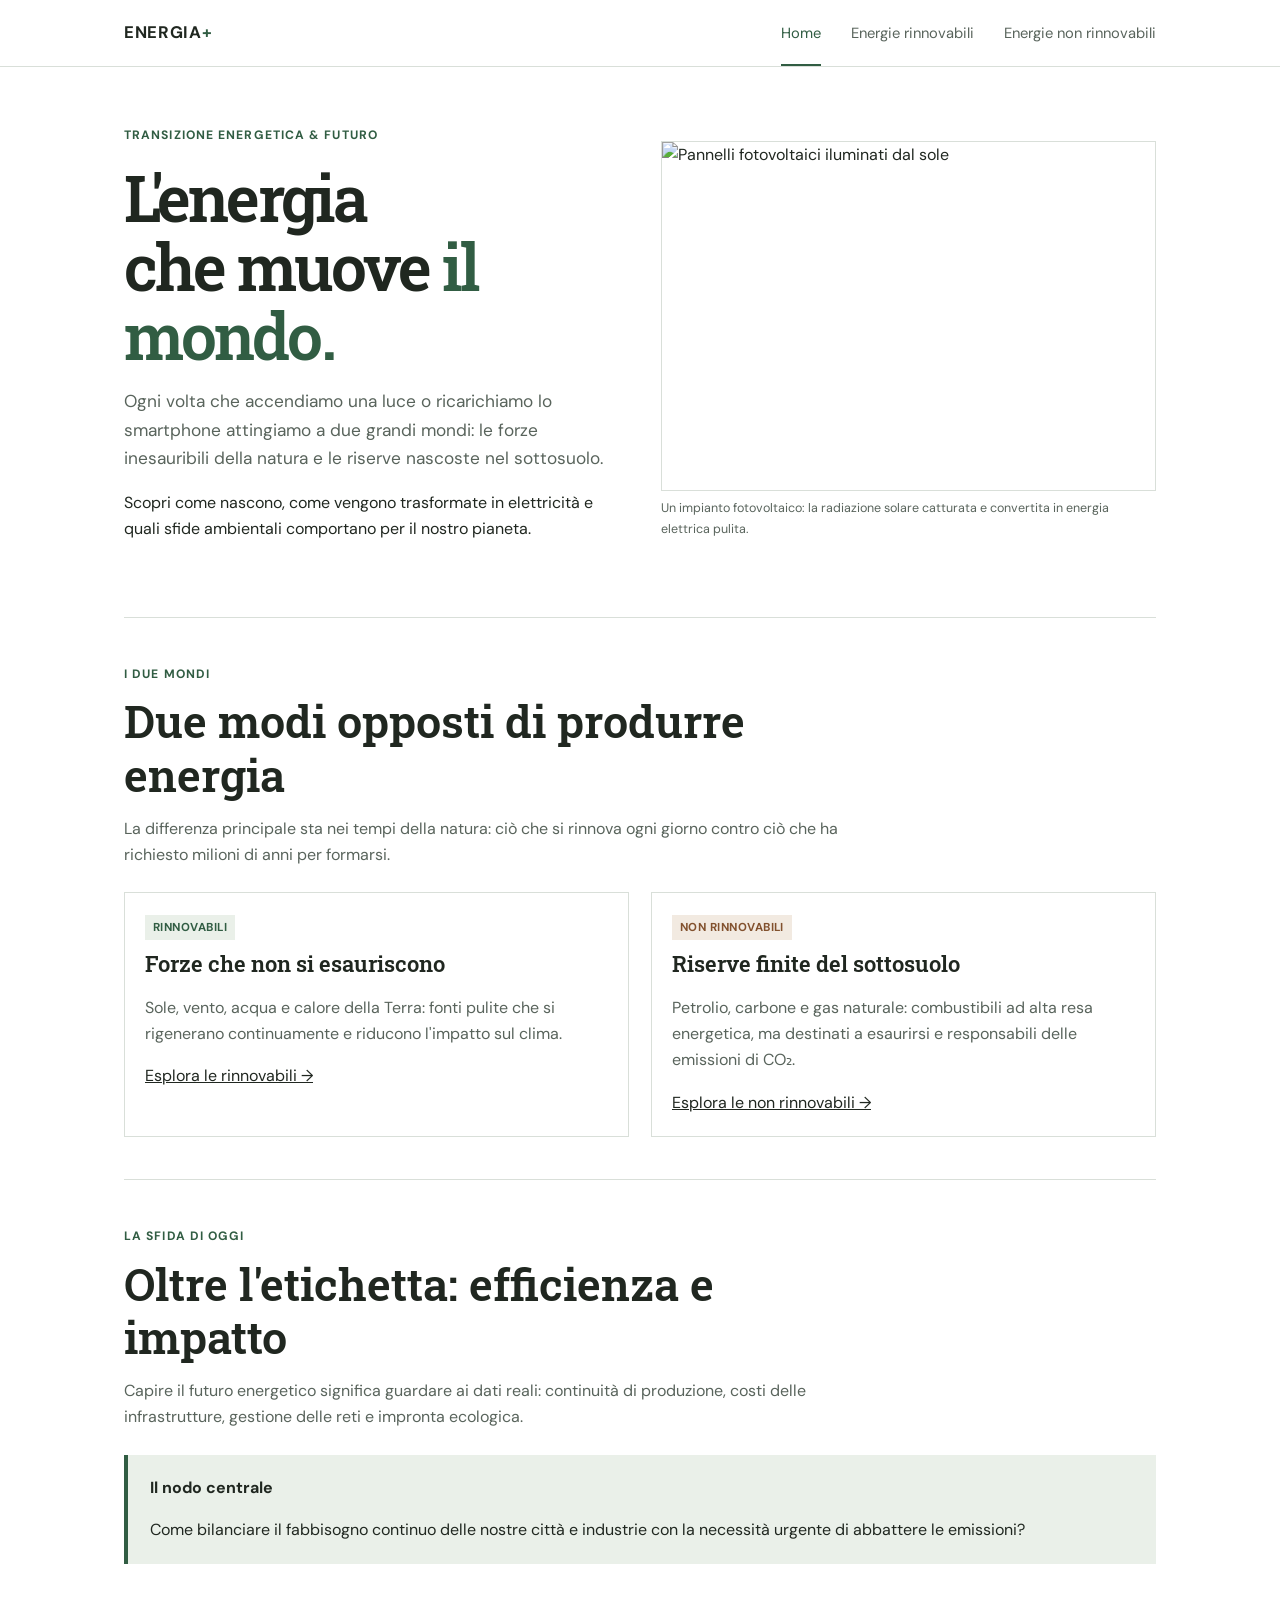
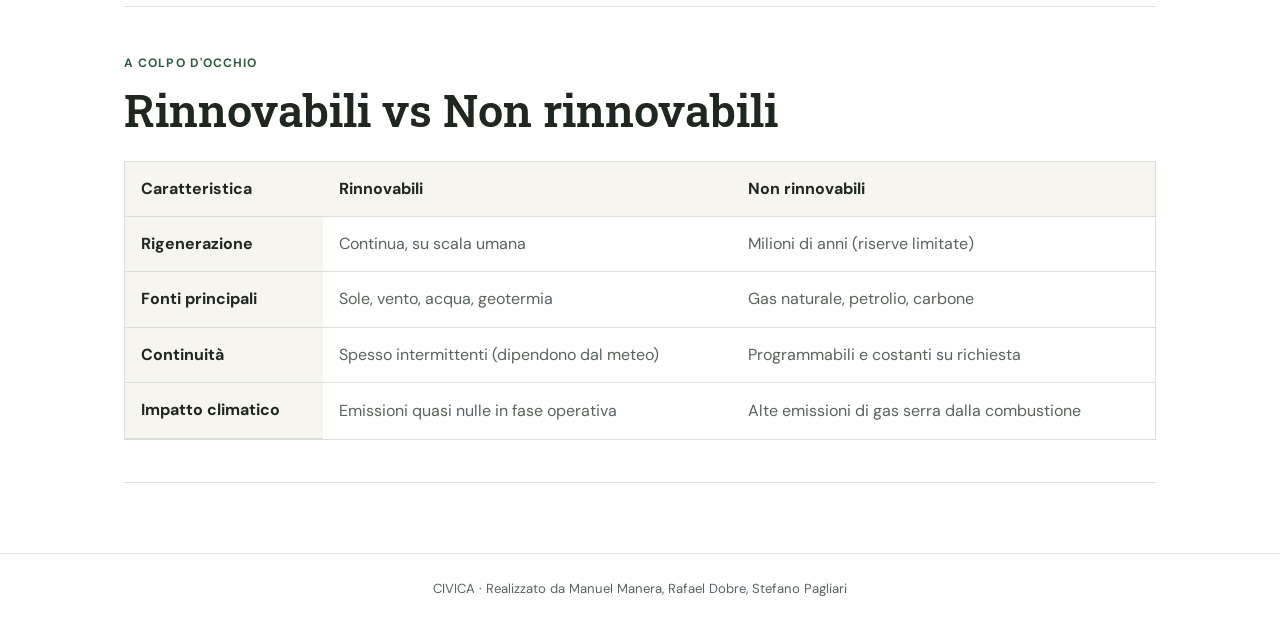
==== commit cee63740: "Update index.html" ====
--- a/index.html
+++ b/index.html
@@ -79,6 +79,6 @@
   </table></div>
 </section>
 </main>
-<footer>CIVICA · Realizzato da Manuel Manera, Rafael Dobre, Stefano Pagliari e Rehan Mohamed</footer>
+<footer>CIVICA · Realizzato da Manuel Manera, Rafael Dobre, Stefano Pagliari</footer>
 </body>
-</html>+</html>
